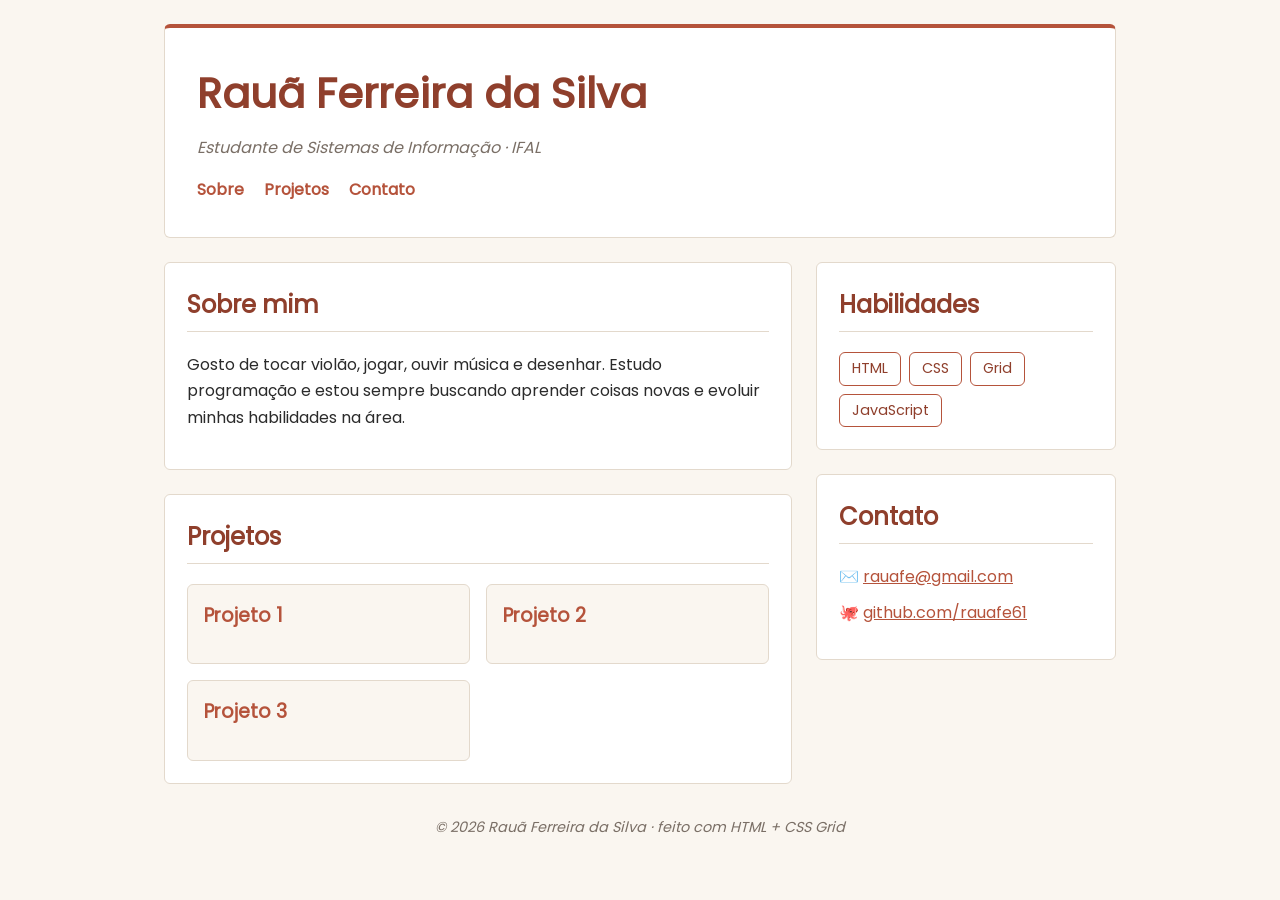
==== index.html @ cffeb8b0 "Add files via upload" ====
<!-- ============================================================
     TEMPLATE — Página pessoal com CSS Grid
     Programação Web / Introdução às Tecnologias Web — IFAL
     COMO USAR:
     1) Copie ESTE index.html para o seu repositório (não mude a estrutura).
     2) Escolha UM dos 3 temas de CSS (tema-1-indigo.css, tema-2-escuro.css
        ou tema-3-editorial.css) e salve-o no seu projeto como  estilo.css
        (é o nome que este HTML carrega logo abaixo).
     3) Troque os textos marcados com "TROQUE" pelo seu conteúdo.
     IMPORTANTE: o LAYOUT é feito com CSS Grid e é o mesmo nos 3 temas.
     Você escolhe a APARÊNCIA (fonte, cores, bordas), não o layout.
     ============================================================ -->
<html lang="pt-BR">

<head>
  <meta charset="UTF-8">
  <meta name="viewport" content="width=device-width, initial-scale=1.0">
  <title>Página Pessoal — Seu Nome</title>
  <!-- Salve o tema escolhido como "estilo.css" (mesma pasta deste arquivo) -->
  <link rel="stylesheet" href="style.css">
</head>

<body>
  <div class="pagina">

    <!-- ====== CABEÇALHO — TROQUE pelo seu nome e sua frase ====== -->
    <header class="cabecalho">
      <h1>Rauã Ferreira da Silva</h1>
      <p>Estudante de Sistemas de Informação · IFAL</p>
      <nav>
        <a href="#sobre">Sobre</a>
        <a href="#projetos">Projetos</a>
        <a href="#contato">Contato</a>
      </nav>
    </header>

    <!-- ====== CONTEÚDO PRINCIPAL ====== -->
    <main class="principal">
      <section id="sobre" class="cartao">
        <h2>Sobre mim</h2>
        <!-- TROQUE por uma breve apresentação sua -->
        <p>Gosto de tocar violão, jogar, ouvir música e desenhar. Estudo programação e estou sempre buscando aprender coisas novas e evoluir minhas habilidades na área.</p>
      </section>

      <section id="projetos" class="cartao">
        <h2>Projetos</h2>
        <!-- Galeria com Grid: cada .projeto é um card; adicione/remova à vontade -->
        <div class="projetos">
          <article class="projeto">
            <h3>Projeto 1</h3>
            <p><!--O que é e o que você fez. TROQUE por um projeto seu.--></p>
          </article>
          <article class="projeto">
            <h3>Projeto 2</h3>
            <p><!--Descrição curta do projeto.--></p>
          </article>
          <article class="projeto">
            <h3>Projeto 3</h3>
            <p><!--Descrição curta do projeto.--></p>
          </article>
        </div>
      </section>
    </main>

    <!-- ====== BARRA LATERAL ====== -->
    <aside class="lateral">
      <section class="cartao">
        <h2>Habilidades</h2>
        <!-- TROQUE pelas suas habilidades -->
        <ul class="habilidades">
          <li>HTML</li>
          <li>CSS</li>
          <li>Grid</li>
          <li>JavaScript</li>
        </ul>
      </section>

      <section id="contato" class="cartao">
        <h2>Contato</h2>
        <!-- TROQUE pelos seus links -->
        <ul class="contato">
          <li>✉️ <a href="mailto:rauafe@gmail.com">rauafe@gmail.com</a></li>
          <li>🐙 <a href="https://github.com/rauafe61">github.com/rauafe61</a></li>
        </ul>
      </section>
    </aside>

    <!-- ====== RODAPÉ — TROQUE o nome ====== -->
    <footer class="rodape">© 2026 Rauã Ferreira da Silva · feito com HTML + CSS Grid</footer>

  </div>
</body>

</html>
---- style.css ----
/* ============================================================
   TEMA 3 — EDITORIAL (claro, sério, com fonte serifada)
   Para usar: salve este arquivo como  estilo.css  no seu projeto.
   Você pode mudar CORES, FONTE e BORDAS aqui.
   NÃO mexa na seção "LAYOUT (GRID)" — é o layout pedido na atividade.
   ============================================================ */

/* ---- Cores e fonte (mude à vontade) ---- */
:root {
  --cor: #b5533b;
  --cor-escura: #8f3f2c;
  --texto: #2b2b2b;
  --suave: #7a6f66;
  --fundo: #faf6f0;
  --superficie: #ffffff;
  --borda: #e3d9cc;
  --raio: 6px;
}

@font-face {
    font-family: "Poppins";
    src: url("Atividade-css01-sala/fonts/Poppins-Regular.ttf");
}

body {
  margin: 0;
  font-family: "Poppins";
  color: var(--texto);
  background: var(--fundo);
  line-height: 1.65;
}

/* ============================================================
   LAYOUT (GRID) — NÃO MUDE
   ============================================================ */
* { box-sizing: border-box; }

.pagina {
  display: grid;
  grid-template-columns: 1fr 300px;
  grid-template-areas:
    "cabecalho cabecalho"
    "principal lateral"
    "rodape    rodape";
  gap: 24px;
  max-width: 1000px;
  margin: 0 auto;
  padding: 24px;
}

.cabecalho { grid-area: cabecalho; }
.principal { grid-area: principal; }
.lateral   { grid-area: lateral; }
.rodape    { grid-area: rodape; }

.projetos {
  display: grid;
  grid-template-columns: repeat(auto-fit, minmax(200px, 1fr));
  gap: 16px;
  margin-top: 14px;
}

@media (max-width: 640px) {
  .pagina {
    grid-template-columns: 1fr;
    grid-template-areas:
      "cabecalho"
      "principal"
      "lateral"
      "rodape";
  }
}
/* ===================== fim do LAYOUT ===================== */

/* ---- Aparência (mude à vontade) ---- */
.cabecalho {
  background: var(--superficie);
  color: var(--texto);
  padding: 32px;
  border: 1px solid var(--borda);
  border-top: 4px solid var(--cor);
  border-radius: var(--raio);
}
.cabecalho h1 { margin: 0; font-size: clamp(1.7rem, 4vw, 2.6rem); color: var(--cor-escura); }
.cabecalho p { margin: 6px 0 0; color: var(--suave); font-style: italic; }
.cabecalho nav { margin-top: 16px; display: flex; gap: 20px; flex-wrap: wrap; }
.cabecalho nav a { color: var(--cor); text-decoration: none; font-weight: bold; border-bottom: 2px solid transparent; }
.cabecalho nav a:hover { border-bottom-color: var(--cor); }

.cartao {
  background: var(--superficie);
  border: 1px solid var(--borda);
  border-radius: var(--raio);
  padding: 22px;
}
.cartao + .cartao { margin-top: 24px; }
h2 { color: var(--cor-escura); margin-top: 0; border-bottom: 1px solid var(--borda); padding-bottom: 6px; }

.projeto {
  background: var(--fundo);
  border: 1px solid var(--borda);
  border-radius: var(--raio);
  padding: 16px;
}
.projeto h3 { margin: 0 0 6px; color: var(--cor); }

.habilidades { list-style: none; padding: 0; margin: 0; display: flex; flex-wrap: wrap; gap: 8px; }
.habilidades li { background: transparent; border: 1px solid var(--cor); color: var(--cor-escura); border-radius: var(--raio); padding: 4px 12px; font-size: .9rem; }
.contato { list-style: none; padding: 0; margin: 0; }
.contato li { margin: 10px 0; }
.contato a { color: var(--cor); }
.rodape { text-align: center; color: var(--suave); padding: 8px; font-size: .9rem; font-style: italic; }
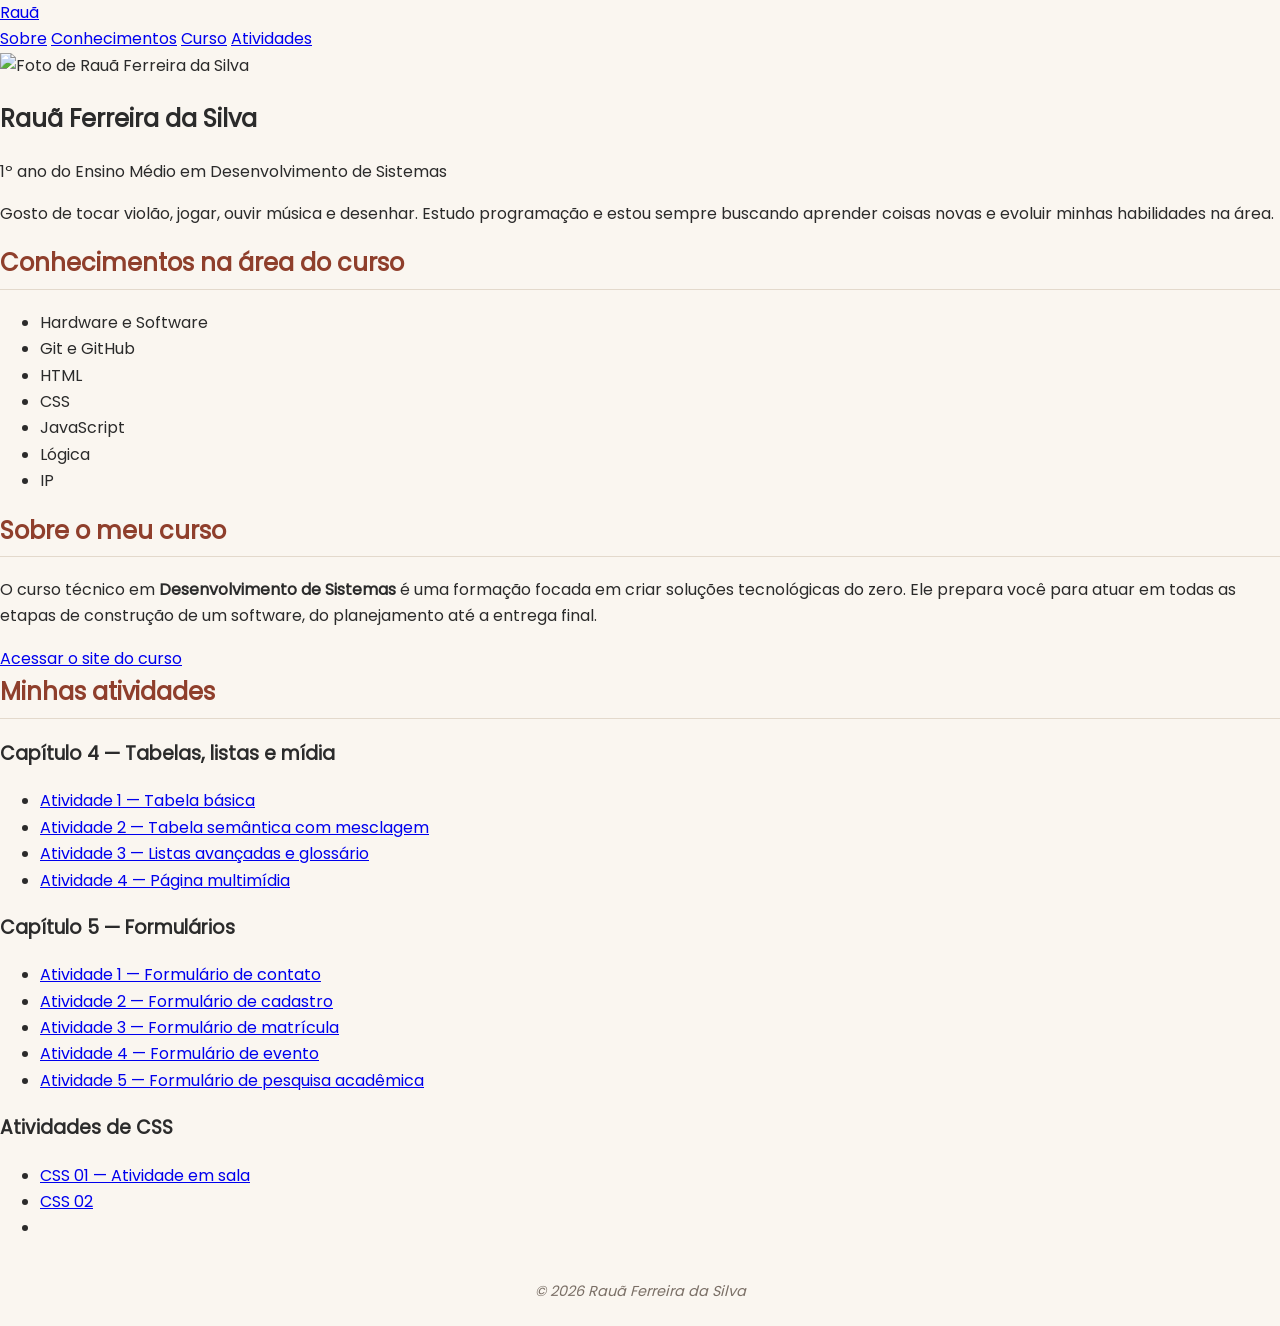
==== commit aece8fdf: "Add files via upload" ====
--- a/index.html
+++ b/index.html
@@ -1,94 +1,112 @@
-<!-- ============================================================
-     TEMPLATE — Página pessoal com CSS Grid
-     Programação Web / Introdução às Tecnologias Web — IFAL
-     COMO USAR:
-     1) Copie ESTE index.html para o seu repositório (não mude a estrutura).
-     2) Escolha UM dos 3 temas de CSS (tema-1-indigo.css, tema-2-escuro.css
-        ou tema-3-editorial.css) e salve-o no seu projeto como  estilo.css
-        (é o nome que este HTML carrega logo abaixo).
-     3) Troque os textos marcados com "TROQUE" pelo seu conteúdo.
-     IMPORTANTE: o LAYOUT é feito com CSS Grid e é o mesmo nos 3 temas.
-     Você escolhe a APARÊNCIA (fonte, cores, bordas), não o layout.
-     ============================================================ -->
+<!DOCTYPE html>
 <html lang="pt-BR">
-
 <head>
   <meta charset="UTF-8">
-  <meta name="viewport" content="width=device-width, initial-scale=1.0">
-  <title>Página Pessoal — Seu Nome</title>
-  <!-- Salve o tema escolhido como "estilo.css" (mesma pasta deste arquivo) -->
+  <!-- Esta linha faz o site se ajustar ao celular. Mantenha sempre. -->
+  <meta name="viewport" content="width=device-width, initial-scale=1">
+  <title>Rauã Ferreira da Silva — Página Pessoal</title>
   <link rel="stylesheet" href="style.css">
 </head>
 
 <body>
-  <div class="pagina">
 
-    <!-- ====== CABEÇALHO — TROQUE pelo seu nome e sua frase ====== -->
-    <header class="cabecalho">
-      <h1>Rauã Ferreira da Silva</h1>
-      <p>Estudante de Sistemas de Informação · IFAL</p>
-      <nav>
-        <a href="#sobre">Sobre</a>
-        <a href="#projetos">Projetos</a>
-        <a href="#contato">Contato</a>
-      </nav>
-    </header>
+  <!-- 1) CABEÇALHO: logo + menu (flex em linha) -->
+  <header class="topo">
+    <a class="logo" href="#inicio">Rauã</a>
+    <nav class="menu" aria-label="Menu principal">
+      <a href="#sobre">Sobre</a>
+      <a href="#conhecimentos">Conhecimentos</a>
+      <a href="#curso">Curso</a>
+      <a href="#atividades">Atividades</a>
+    </nav>
+  </header>
 
-    <!-- ====== CONTEÚDO PRINCIPAL ====== -->
-    <main class="principal">
-      <section id="sobre" class="cartao">
-        <h2>Sobre mim</h2>
-        <!-- TROQUE por uma breve apresentação sua -->
-        <p>Gosto de tocar violão, jogar, ouvir música e desenhar. Estudo programação e estou sempre buscando aprender coisas novas e evoluir minhas habilidades na área.</p>
-      </section>
+  <main>
 
-      <section id="projetos" class="cartao">
-        <h2>Projetos</h2>
-        <!-- Galeria com Grid: cada .projeto é um card; adicione/remova à vontade -->
-        <div class="projetos">
-          <article class="projeto">
-            <h3>Projeto 1</h3>
-            <p><!--O que é e o que você fez. TROQUE por um projeto seu.--></p>
-          </article>
-          <article class="projeto">
-            <h3>Projeto 2</h3>
-            <p><!--Descrição curta do projeto.--></p>
-          </article>
-          <article class="projeto">
-            <h3>Projeto 3</h3>
-            <p><!--Descrição curta do projeto.--></p>
-          </article>
+    <!-- 2) APRESENTAÇÃO: foto + texto lado a lado (flex) -->
+    <section class="apresentacao" id="inicio">
+      <img class="foto" src="MinhaImagem.jpg" alt="Foto de Rauã Ferreira da Silva" width="225" height="300">
+      <div class="apresentacao-texto">
+        <h1>Rauã Ferreira da Silva</h1>
+        <p class="apagado">1º ano do Ensino Médio em Desenvolvimento de Sistemas</p>
+        <p id="sobre">
+          Gosto de tocar violão, jogar, ouvir música e desenhar. Estudo programação
+          e estou sempre buscando aprender coisas novas e evoluir minhas habilidades na área.
+        </p>
+      </div>
+    </section>
+
+    <!-- 3) CONHECIMENTOS: "etiquetas" que quebram de linha sozinhas (flex-wrap) -->
+    <section id="conhecimentos">
+      <h2>Conhecimentos na área do curso</h2>
+      <ul class="etiquetas">
+        <li>Hardware e Software</li>
+        <li>Git e GitHub</li>
+        <li>HTML</li>
+        <li>CSS</li>
+        <li>JavaScript</li>
+        <li>Lógica</li>
+        <li>IP</li>
+      </ul>
+    </section>
+
+    <!-- 4) CURSO -->
+    <section class="curso" id="curso">
+      <h2>Sobre o meu curso</h2>
+      <p>
+        O curso técnico em <b>Desenvolvimento de Sistemas</b> é uma formação focada em
+        criar soluções tecnológicas do zero. Ele prepara você para atuar em todas as
+        etapas de construção de um software, do planejamento até a entrega final.
+      </p>
+      <a class="botao" target="_blank" rel="noopener"
+         href="https://www2.ifal.edu.br/campus/maceio/ensino/cursos/tecnicos-integrados/desenvolvimento-de-sistemas">
+        Acessar o site do curso
+      </a>
+    </section>
+
+    <!-- 5) ATIVIDADES: colunas lado a lado (flex-wrap) -->
+    <section id="atividades">
+      <h2>Minhas atividades</h2>
+
+      <div class="colunas">
+        <div class="coluna">
+          <h3>Capítulo 4 — Tabelas, listas e mídia</h3>
+          <ul>
+            <li><a href="cap04/at01.html">Atividade 1 — Tabela básica</a></li>
+            <li><a href="cap04/at02.html">Atividade 2 — Tabela semântica com mesclagem</a></li>
+            <li><a href="cap04/at03.html">Atividade 3 — Listas avançadas e glossário</a></li>
+            <li><a href="cap04/at04.html">Atividade 4 — Página multimídia</a></li>
+          </ul>
         </div>
-      </section>
-    </main>
 
-    <!-- ====== BARRA LATERAL ====== -->
-    <aside class="lateral">
-      <section class="cartao">
-        <h2>Habilidades</h2>
-        <!-- TROQUE pelas suas habilidades -->
-        <ul class="habilidades">
-          <li>HTML</li>
-          <li>CSS</li>
-          <li>Grid</li>
-          <li>JavaScript</li>
-        </ul>
-      </section>
+        <div class="coluna">
+          <h3>Capítulo 5 — Formulários</h3>
+          <ul>
+            <li><a href="cap05/at01.html">Atividade 1 — Formulário de contato</a></li>
+            <li><a href="cap05/at02.html">Atividade 2 — Formulário de cadastro</a></li>
+            <li><a href="cap05/at03.html">Atividade 3 — Formulário de matrícula</a></li>
+            <li><a href="cap05/at04.html">Atividade 4 — Formulário de evento</a></li>
+            <li><a href="cap05/at05.html">Atividade 5 — Formulário de pesquisa acadêmica</a></li>
+          </ul>
+        </div>
 
-      <section id="contato" class="cartao">
-        <h2>Contato</h2>
-        <!-- TROQUE pelos seus links -->
-        <ul class="contato">
-          <li>✉️ <a href="mailto:rauafe@gmail.com">rauafe@gmail.com</a></li>
-          <li>🐙 <a href="https://github.com/rauafe61">github.com/rauafe61</a></li>
-        </ul>
-      </section>
-    </aside>
+        <div class="coluna">
+          <h3>Atividades de CSS</h3>
+          <ul>
+            <li><a href="Atividade-css01-sala/index.HTML">CSS 01 — Atividade em sala</a></li>
+            <li><a href="Atividade-css02/index.html">CSS 02</a></li>
+            <li><a href="Jarvou-Market-main/index.html"></a></li>
+          </ul>
+        </div>
+      </div>
+    </section>
 
-    <!-- ====== RODAPÉ — TROQUE o nome ====== -->
-    <footer class="rodape">© 2026 Rauã Ferreira da Silva · feito com HTML + CSS Grid</footer>
+  </main>
 
-  </div>
+  <!-- 6) RODAPÉ -->
+  <footer class="rodape">
+    <p>© 2026 Rauã Ferreira da Silva</p>
+  </footer>
+
 </body>
-
 </html>
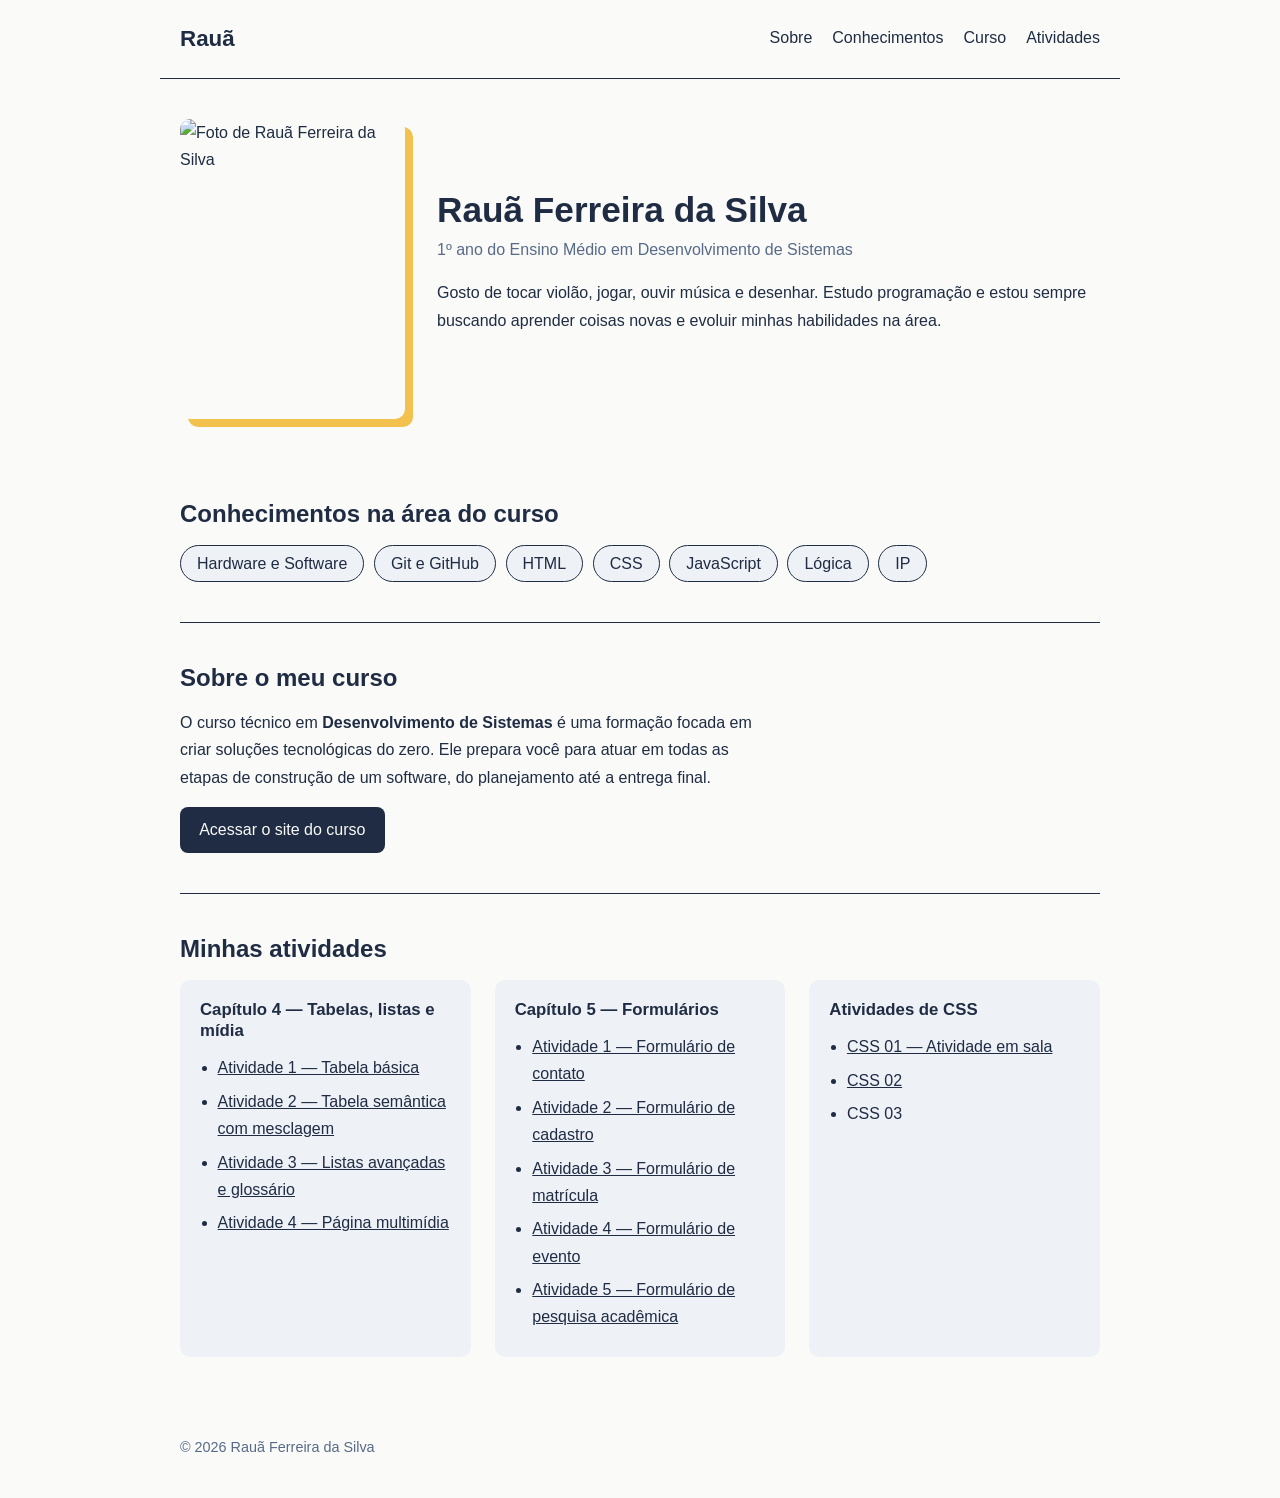
==== commit 50e9cd7a: "Fix HTML structure and formatting" ====
--- a/index.html
+++ b/index.html
@@ -95,7 +95,7 @@
           <ul>
             <li><a href="Atividade-css01-sala/index.HTML">CSS 01 — Atividade em sala</a></li>
             <li><a href="Atividade-css02/index.html">CSS 02</a></li>
-            <li><a href="Jarvou-Market-main/index.html"></a></li>
+            <li><a href="Jarvou-Market-main/index.html"></a>CSS 03</li>
           </ul>
         </div>
       </div>
@@ -109,4 +109,4 @@
   </footer>
 
 </body>
-</html>+</html>
--- a/style.css
+++ b/style.css
@@ -1,112 +1,150 @@
-/* ============================================================
-   TEMA 3 — EDITORIAL (claro, sério, com fonte serifada)
-   Para usar: salve este arquivo como  estilo.css  no seu projeto.
-   Você pode mudar CORES, FONTE e BORDAS aqui.
-   NÃO mexa na seção "LAYOUT (GRID)" — é o layout pedido na atividade.
-   ============================================================ */
-
-/* ---- Cores e fonte (mude à vontade) ---- */
-:root {
-  --cor: #b5533b;
-  --cor-escura: #8f3f2c;
-  --texto: #2b2b2b;
-  --suave: #7a6f66;
-  --fundo: #faf6f0;
-  --superficie: #ffffff;
-  --borda: #e3d9cc;
-  --raio: 6px;
+@font-face {
+  font-family: "Poppins";
+  src: url("fonts/Poppins-Regular.ttf");
 }
 
-@font-face {
-    font-family: "Poppins";
-    src: url("Atividade-css01-sala/fonts/Poppins-Regular.ttf");
+:root {
+  --fundo:   #FAFBF8;
+  --texto:   #1F2C43;
+  --apagado: #586a88;
+  --destaque:#F2C14E;
+  --cartao:  #EEF1F6;
 }
+
+* { box-sizing: border-box; }
+
+html { scroll-behavior: smooth; }
 
 body {
   margin: 0;
-  font-family: "Poppins";
+  font-family: "Poppins", Arial, sans-serif;
+  font-size: 1rem;
+  line-height: 1.7;
+  background: var(--fundo);
   color: var(--texto);
-  background: var(--fundo);
-  line-height: 1.65;
 }
 
-/* ============================================================
-   LAYOUT (GRID) — NÃO MUDE
-   ============================================================ */
-* { box-sizing: border-box; }
+a { color: var(--texto); }
 
-.pagina {
-  display: grid;
-  grid-template-columns: 1fr 300px;
-  grid-template-areas:
-    "cabecalho cabecalho"
-    "principal lateral"
-    "rodape    rodape";
-  gap: 24px;
-  max-width: 1000px;
+h1, h2, h3 { line-height: 1.25; }
+h1 { font-size: 2.2rem; margin: 0 0 .25rem; }
+h2 { font-size: 1.5rem; margin: 0 0 1rem; }
+h3 { font-size: 1.05rem; margin: 0 0 .75rem; }
+
+.apagado { color: var(--apagado); margin-top: 0; }
+
+main, .topo, .rodape {
+  width: 100%;
+  max-width: 960px;
   margin: 0 auto;
-  padding: 24px;
+  padding: 0 1.25rem;
 }
 
-.cabecalho { grid-area: cabecalho; }
-.principal { grid-area: principal; }
-.lateral   { grid-area: lateral; }
-.rodape    { grid-area: rodape; }
+section { padding: 2.5rem 0; }
 
-.projetos {
-  display: grid;
-  grid-template-columns: repeat(auto-fit, minmax(200px, 1fr));
-  gap: 16px;
-  margin-top: 14px;
+.topo {
+  display: flex;
+  justify-content: space-between;
+  align-items: center;
+  flex-wrap: wrap;
+  gap: .75rem 1.5rem;
+  padding-top: 1.25rem;
+  padding-bottom: 1.25rem;
+  border-bottom: 1px solid var(--texto);
 }
 
-@media (max-width: 640px) {
-  .pagina {
-    grid-template-columns: 1fr;
-    grid-template-areas:
-      "cabecalho"
-      "principal"
-      "lateral"
-      "rodape";
+.logo {
+  font-size: 1.4rem;
+  font-weight: bold;
+  text-decoration: none;
+}
+
+.menu {
+  display: flex;
+  gap: 1.25rem;
+  flex-wrap: wrap;
+}
+
+.menu a { text-decoration: none; padding-bottom: 2px; }
+.menu a:hover,
+.menu a:focus-visible { border-bottom: 3px solid var(--destaque); }
+
+.apresentacao {
+  display: flex;
+  align-items: center;
+  gap: 2rem;
+}
+
+.foto {
+  border-radius: 10px;
+  object-fit: cover;
+  flex-shrink: 0;
+  box-shadow: 8px 8px 0 var(--destaque);
+}
+
+.apresentacao-texto { flex: 1; }
+
+.etiquetas {
+  list-style: none;
+  padding: 0;
+  margin: 0;
+  display: flex;
+  flex-wrap: wrap;
+  gap: .6rem;
+}
+
+.etiquetas li {
+  background: var(--cartao);
+  border: 1px solid var(--texto);
+  border-radius: 999px;
+  padding: .25rem 1rem;
+}
+
+.curso {
+  border-top: 1px solid var(--texto);
+  border-bottom: 1px solid var(--texto);
+}
+.curso p { max-width: 65ch; }
+
+.botao {
+  display: inline-block;
+  background: var(--texto);
+  color: var(--fundo);
+  padding: .6rem 1.2rem;
+  border-radius: 8px;
+  text-decoration: none;
+}
+
+.botao:hover,
+.botao:focus-visible { background: var(--destaque); color: var(--texto); }
+
+.colunas {
+  display: flex;
+  flex-wrap: wrap;
+  gap: 1.5rem;
+}
+
+.coluna {
+  flex: 1 1 260px;
+  background: var(--cartao);
+  border-radius: 10px;
+  padding: 1.25rem;
+}
+
+.coluna ul { margin: 0; padding-left: 1.1rem; }
+.coluna li { margin-bottom: .4rem; }
+
+.rodape {
+  padding-top: 1.5rem;
+  padding-bottom: 1.5rem;
+  color: var(--apagado);
+  font-size: .9rem;
+}
+
+@media (max-width: 650px) {
+  .apresentacao {
+    flex-direction: column;
+    align-items: flex-start;
   }
-}
-/* ===================== fim do LAYOUT ===================== */
-
-/* ---- Aparência (mude à vontade) ---- */
-.cabecalho {
-  background: var(--superficie);
-  color: var(--texto);
-  padding: 32px;
-  border: 1px solid var(--borda);
-  border-top: 4px solid var(--cor);
-  border-radius: var(--raio);
-}
-.cabecalho h1 { margin: 0; font-size: clamp(1.7rem, 4vw, 2.6rem); color: var(--cor-escura); }
-.cabecalho p { margin: 6px 0 0; color: var(--suave); font-style: italic; }
-.cabecalho nav { margin-top: 16px; display: flex; gap: 20px; flex-wrap: wrap; }
-.cabecalho nav a { color: var(--cor); text-decoration: none; font-weight: bold; border-bottom: 2px solid transparent; }
-.cabecalho nav a:hover { border-bottom-color: var(--cor); }
-
-.cartao {
-  background: var(--superficie);
-  border: 1px solid var(--borda);
-  border-radius: var(--raio);
-  padding: 22px;
-}
-.cartao + .cartao { margin-top: 24px; }
-h2 { color: var(--cor-escura); margin-top: 0; border-bottom: 1px solid var(--borda); padding-bottom: 6px; }
-
-.projeto {
-  background: var(--fundo);
-  border: 1px solid var(--borda);
-  border-radius: var(--raio);
-  padding: 16px;
-}
-.projeto h3 { margin: 0 0 6px; color: var(--cor); }
-
-.habilidades { list-style: none; padding: 0; margin: 0; display: flex; flex-wrap: wrap; gap: 8px; }
-.habilidades li { background: transparent; border: 1px solid var(--cor); color: var(--cor-escura); border-radius: var(--raio); padding: 4px 12px; font-size: .9rem; }
-.contato { list-style: none; padding: 0; margin: 0; }
-.contato li { margin: 10px 0; }
-.contato a { color: var(--cor); }
-.rodape { text-align: center; color: var(--suave); padding: 8px; font-size: .9rem; font-style: italic; }+  h1 { font-size: 1.8rem; }
+}
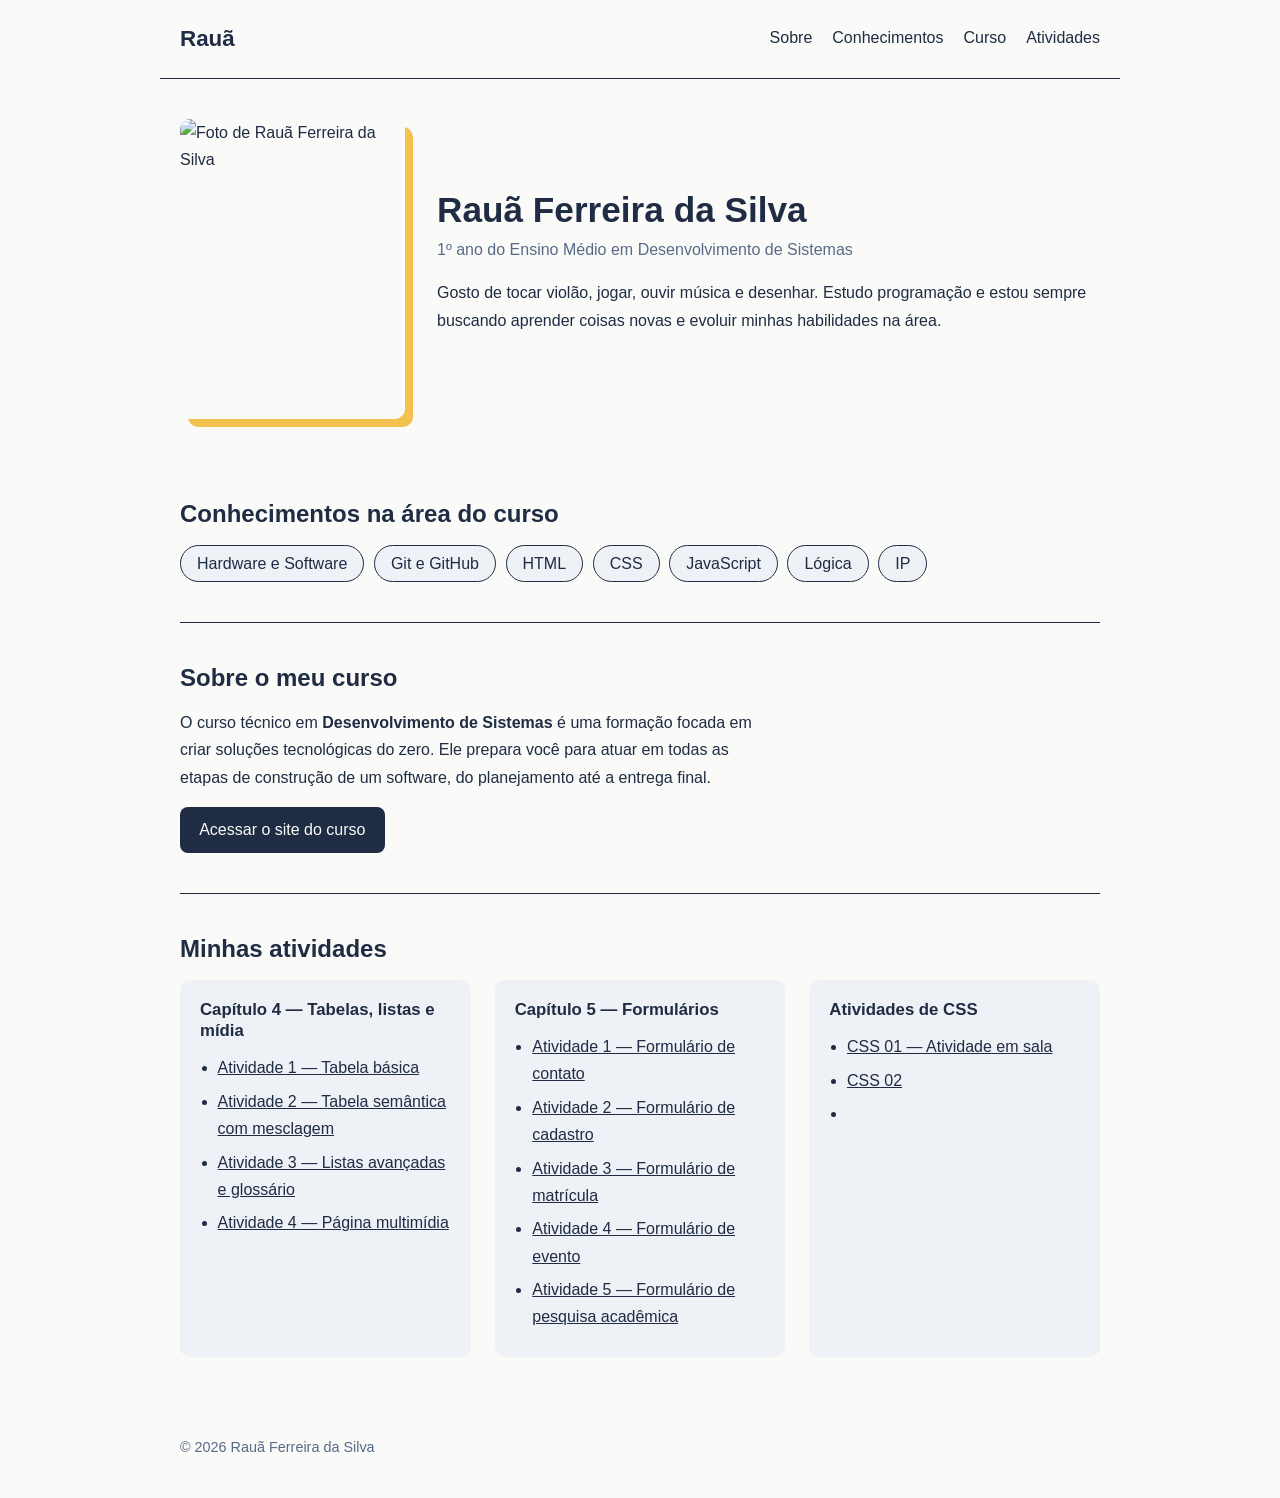
==== commit c6512521: "Add files via upload" ====
--- a/index.html
+++ b/index.html
@@ -95,7 +95,7 @@
           <ul>
             <li><a href="Atividade-css01-sala/index.HTML">CSS 01 — Atividade em sala</a></li>
             <li><a href="Atividade-css02/index.html">CSS 02</a></li>
-            <li><a href="Jarvou-Market-main/index.html"></a>CSS 03</li>
+            <li><a href="Jarvou-Market-main/index.html"></a></li>
           </ul>
         </div>
       </div>
@@ -109,4 +109,4 @@
   </footer>
 
 </body>
-</html>
+</html>
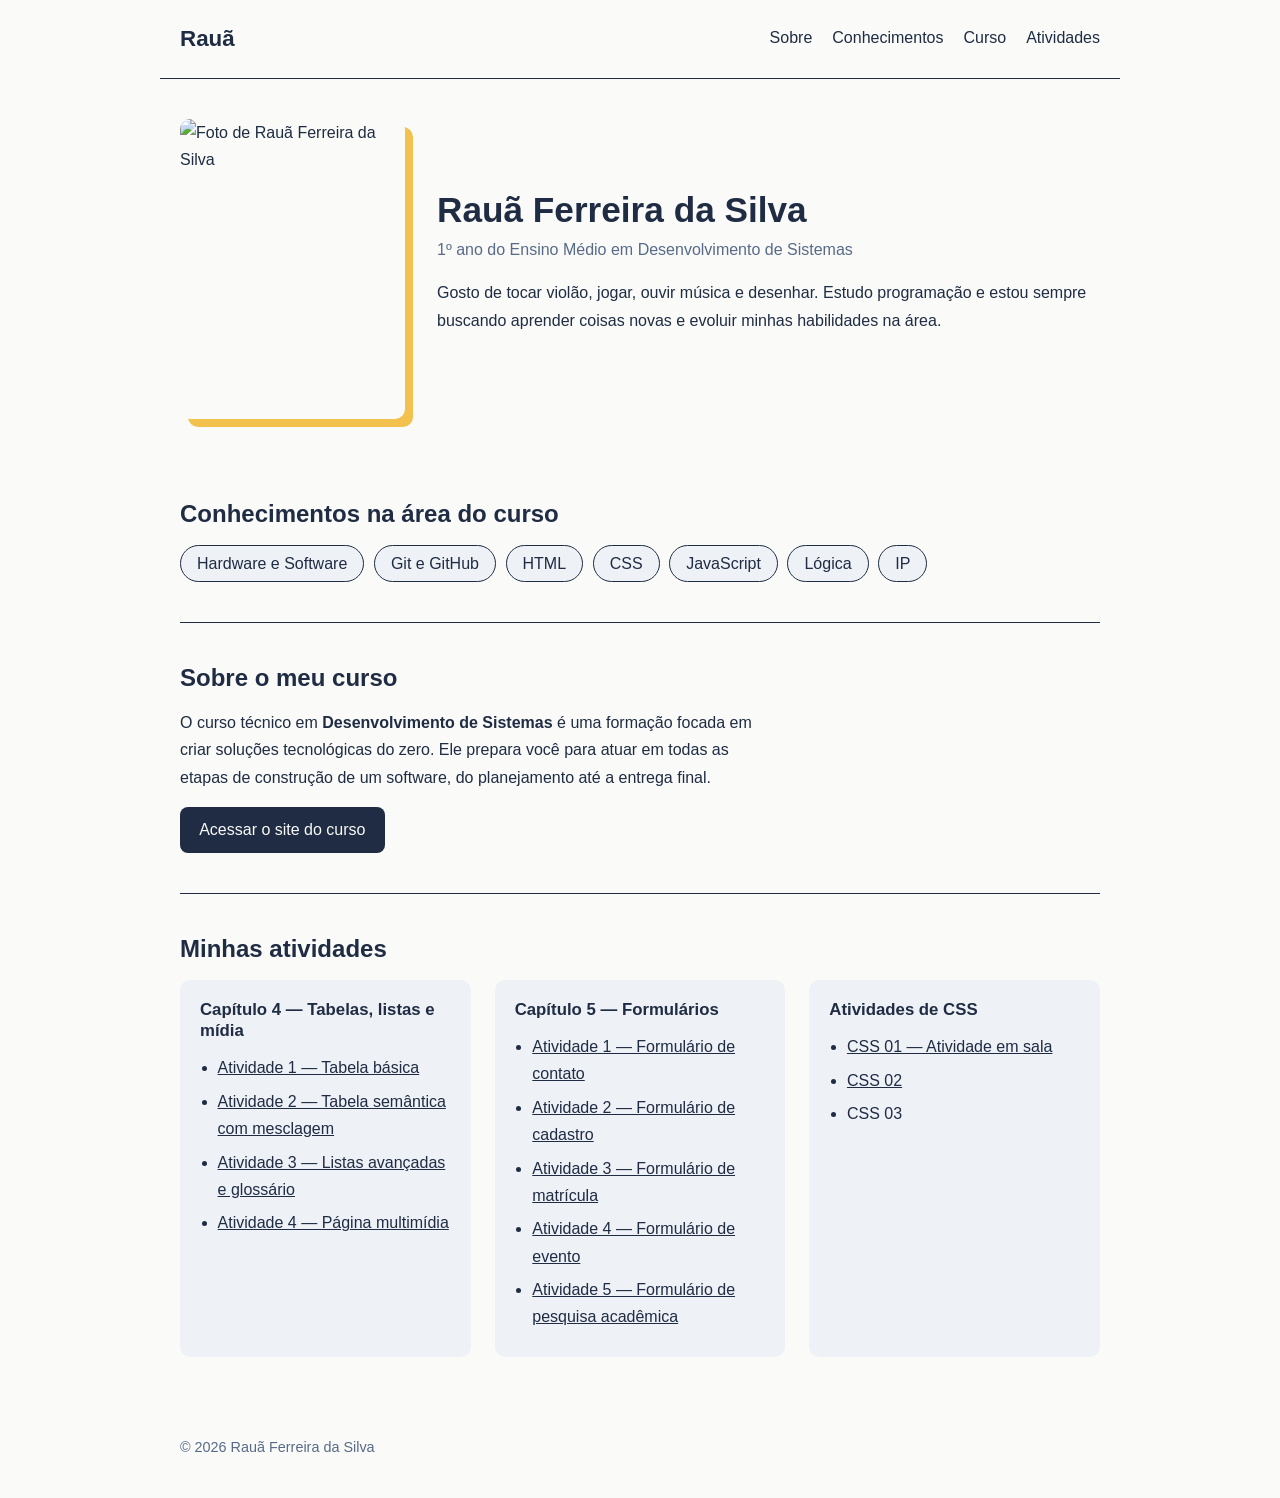
==== commit 3b064d5d: "Fix HTML formatting and ensure proper structure" ====
--- a/index.html
+++ b/index.html
@@ -95,7 +95,7 @@
           <ul>
             <li><a href="Atividade-css01-sala/index.HTML">CSS 01 — Atividade em sala</a></li>
             <li><a href="Atividade-css02/index.html">CSS 02</a></li>
-            <li><a href="Jarvou-Market-main/index.html"></a></li>
+            <li><a href="Jarvou-Market-main/index.html"></a>CSS 03</li>
           </ul>
         </div>
       </div>
@@ -109,4 +109,4 @@
   </footer>
 
 </body>
-</html>+</html>
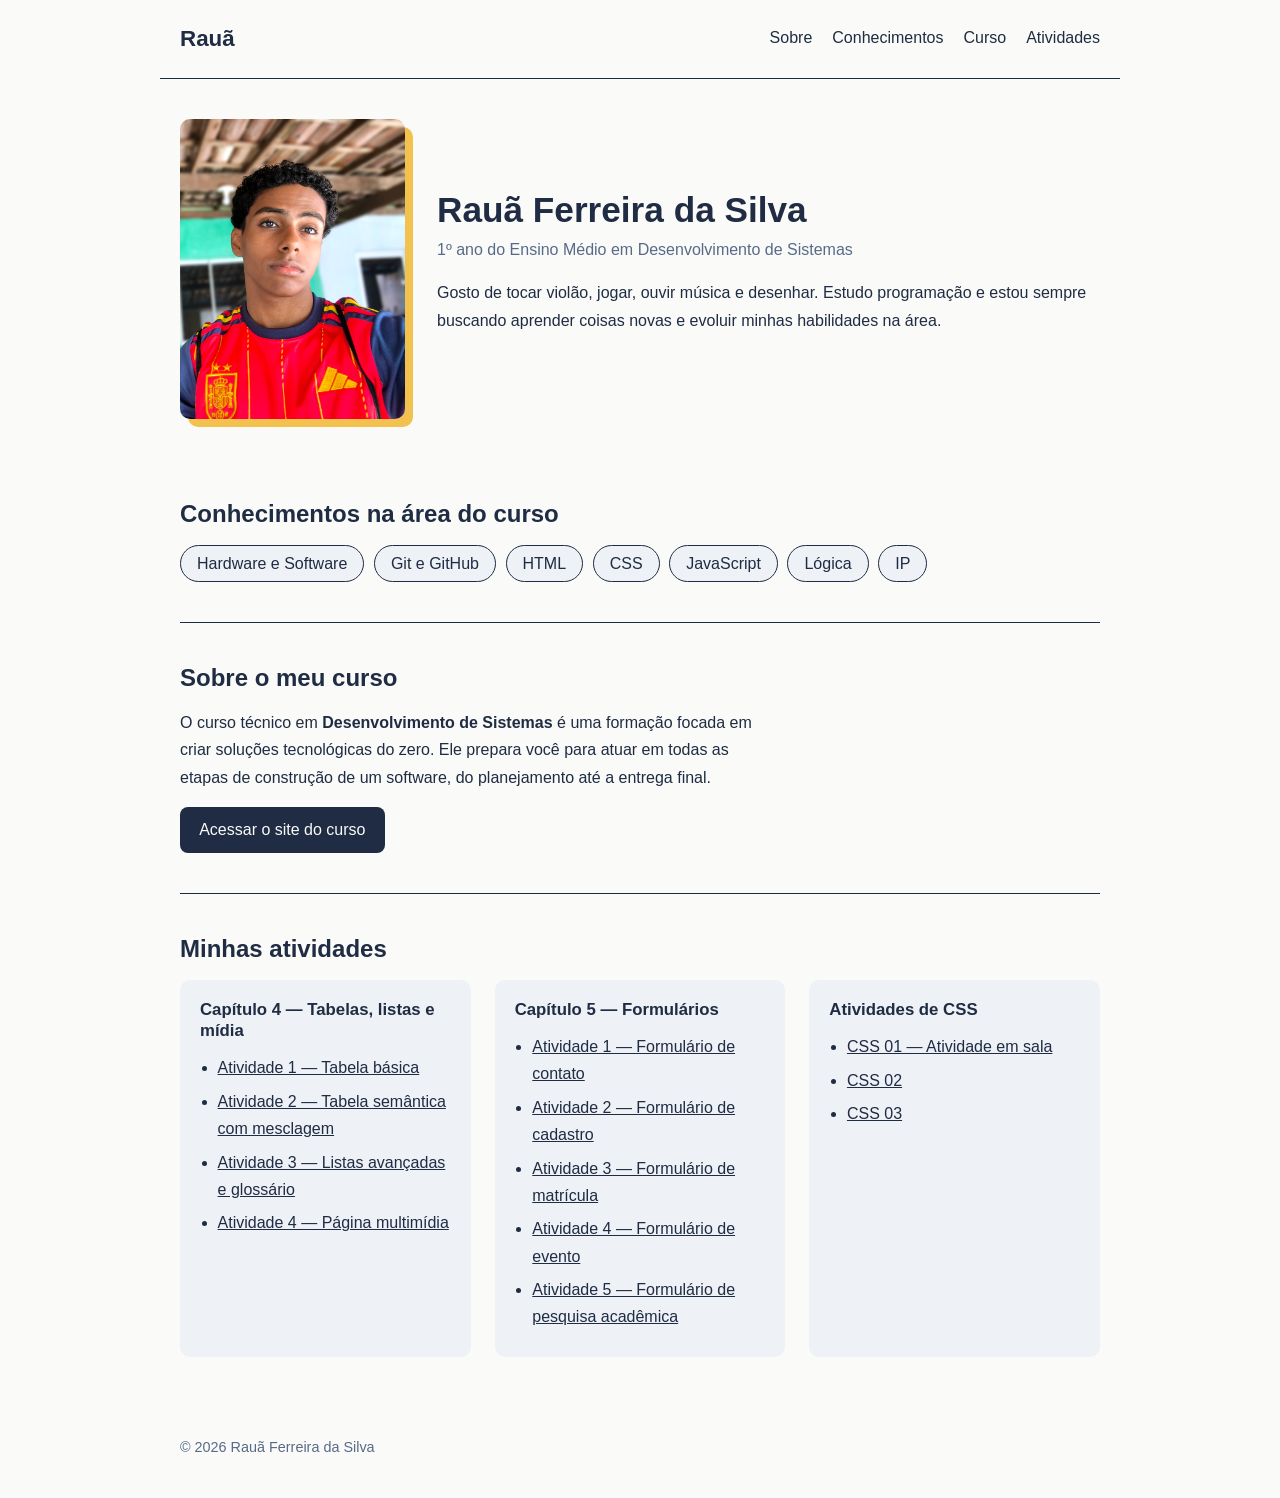
==== commit 50799595: "Fix HTML formatting and structure" ====
--- a/index.html
+++ b/index.html
@@ -95,7 +95,7 @@
           <ul>
             <li><a href="Atividade-css01-sala/index.HTML">CSS 01 — Atividade em sala</a></li>
             <li><a href="Atividade-css02/index.html">CSS 02</a></li>
-            <li><a href="Jarvou-Market-main/index.html"></a>CSS 03</li>
+            <li><a href="Jarvou-Market-main/index.html">CSS 03</a></li>
           </ul>
         </div>
       </div>
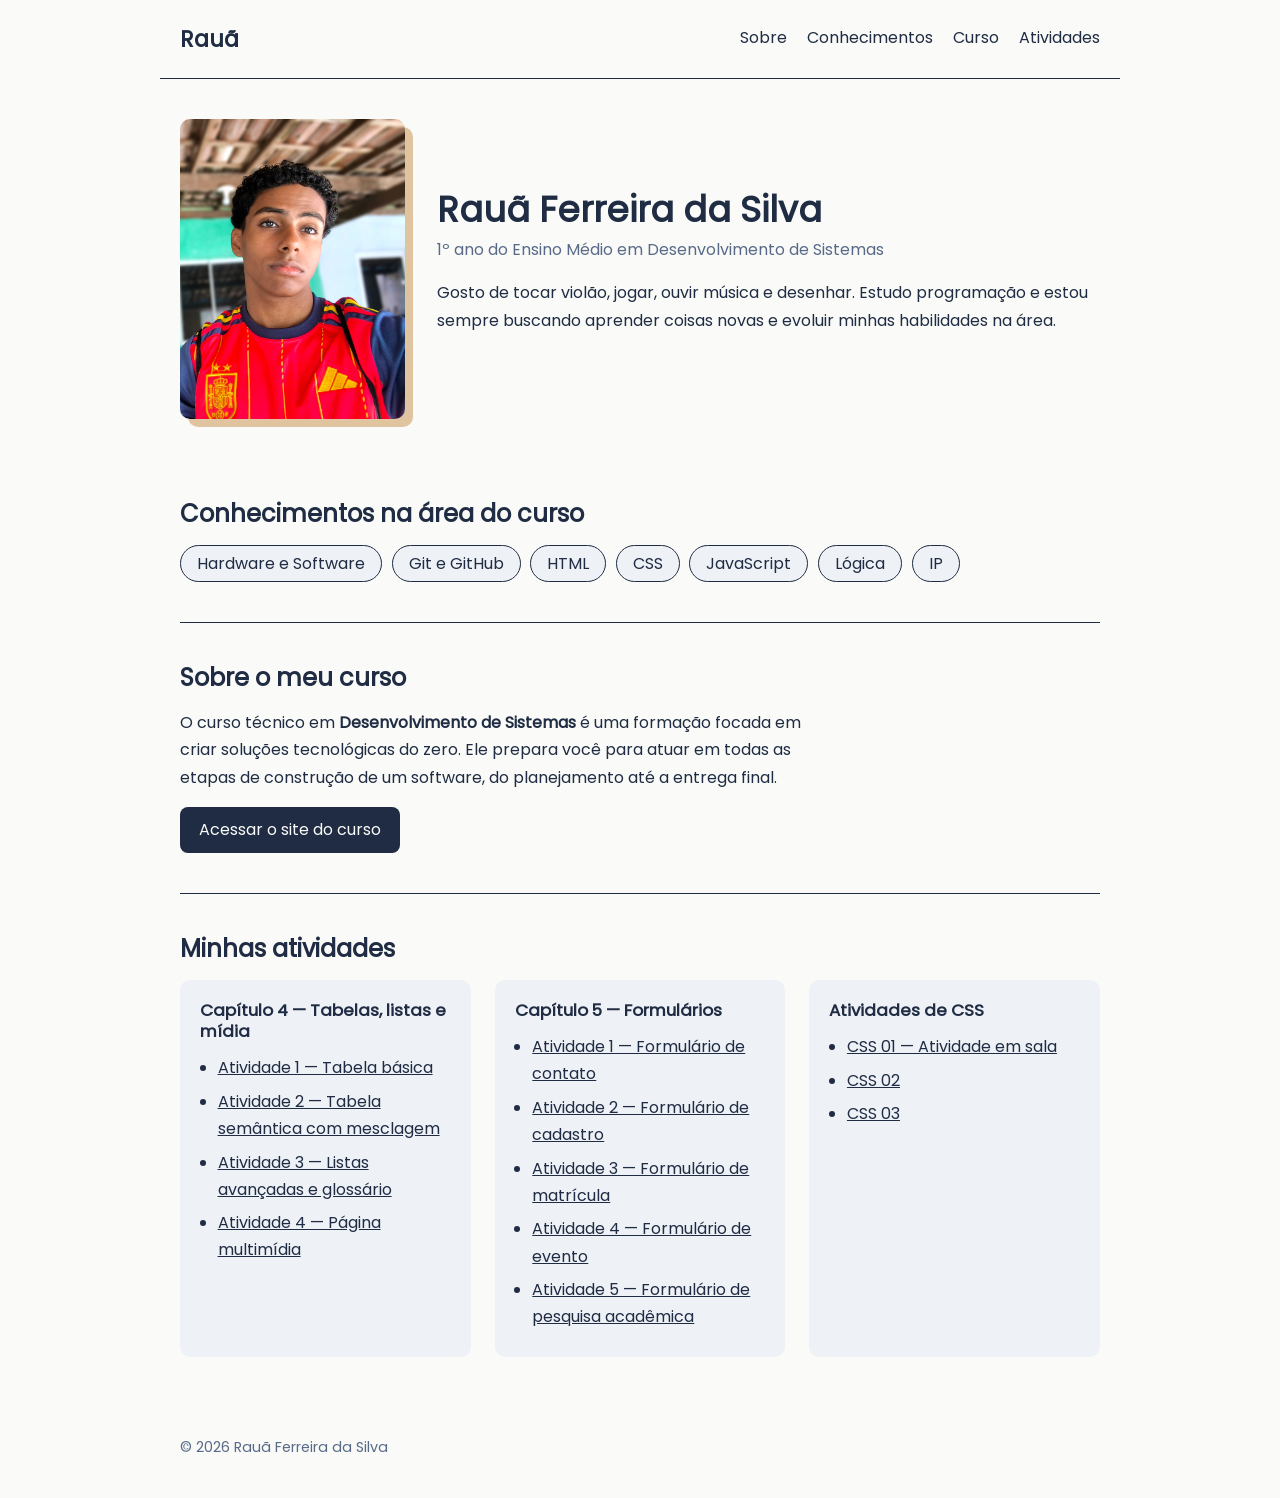
==== commit edaeb34c: "Update index.html" ====
--- a/index.html
+++ b/index.html
@@ -93,7 +93,7 @@
         <div class="coluna">
           <h3>Atividades de CSS</h3>
           <ul>
-            <li><a href="Atividade-css01-sala/index.HTML">CSS 01 — Atividade em sala</a></li>
+            <li><a href="Atividade-css01-sala/index.html">CSS 01 — Atividade em sala</a></li>
             <li><a href="Atividade-css02/index.html">CSS 02</a></li>
             <li><a href="Jarvou-Market-main/index.html">CSS 03</a></li>
           </ul>
--- a/style.css
+++ b/style.css
@@ -7,7 +7,7 @@
   --fundo:   #FAFBF8;
   --texto:   #1F2C43;
   --apagado: #586a88;
-  --destaque:#F2C14E;
+  --destaque: #E0C4A0;
   --cartao:  #EEF1F6;
 }
 
